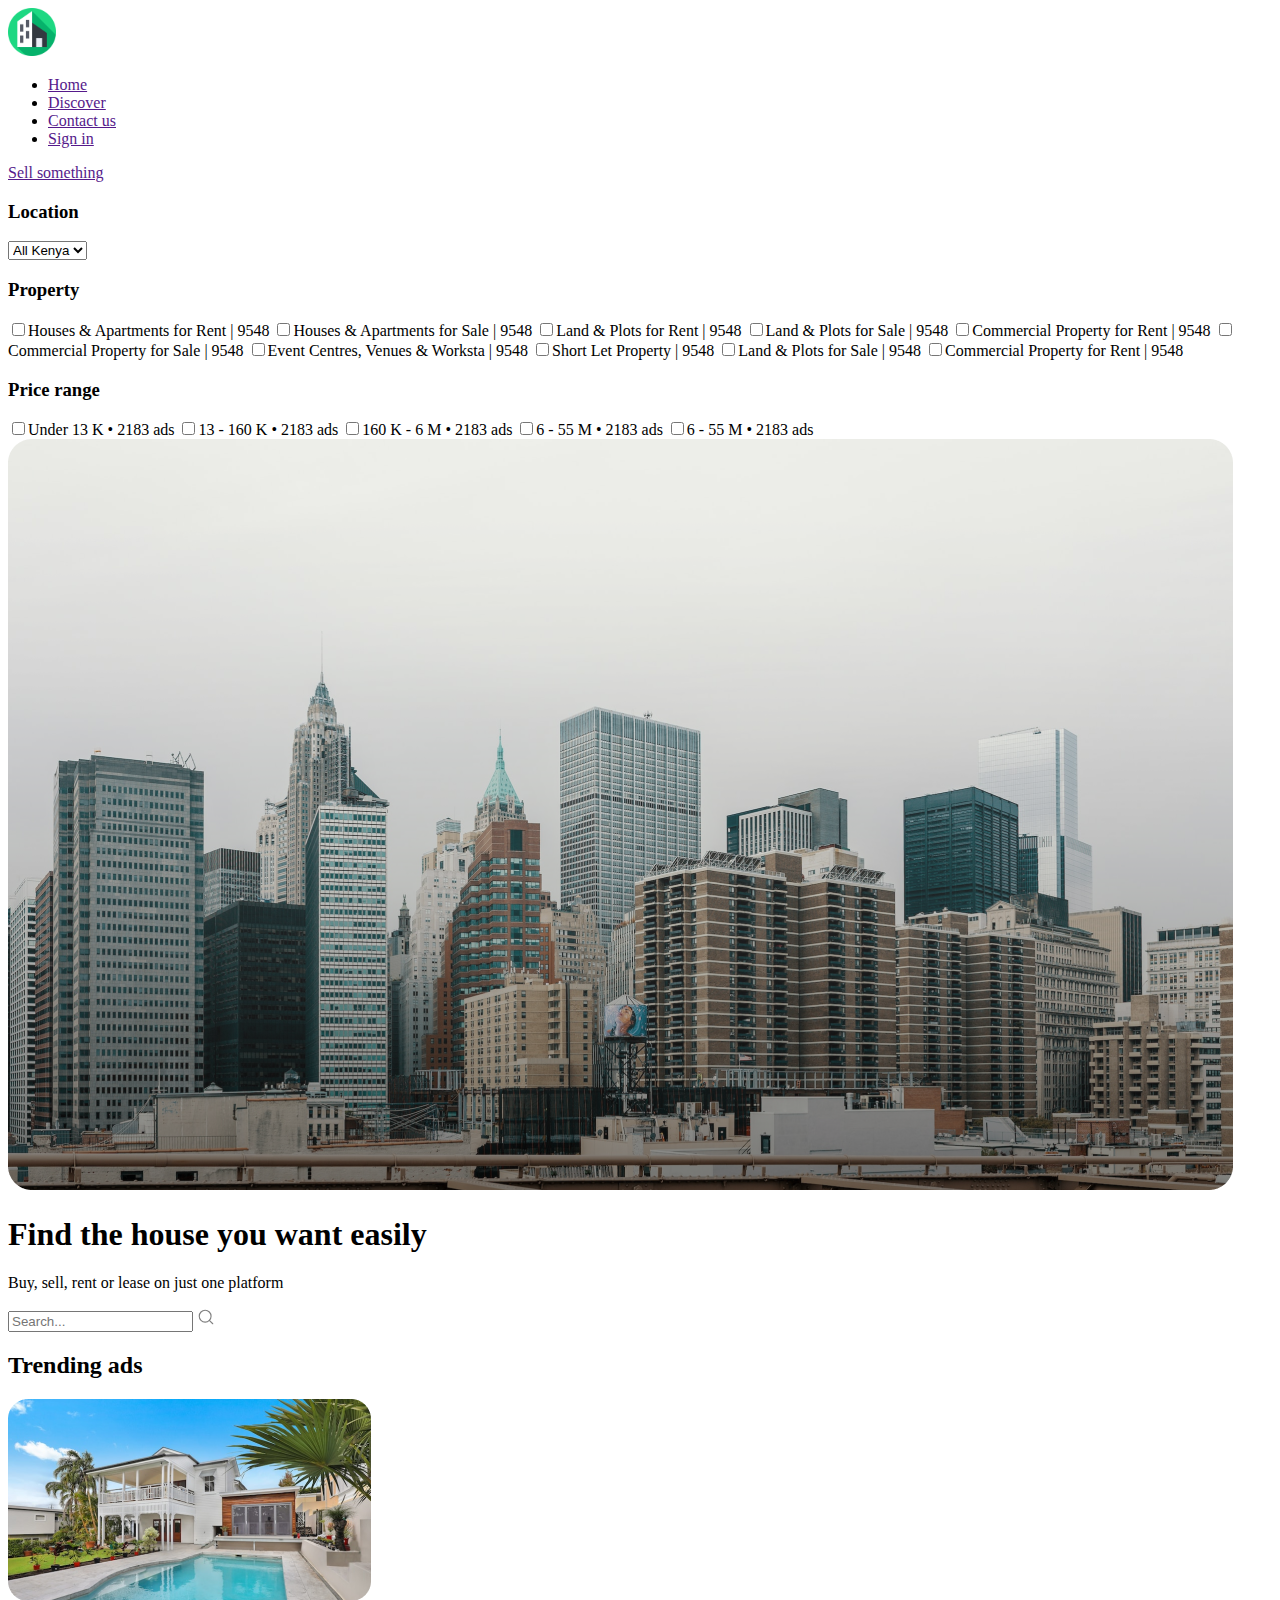
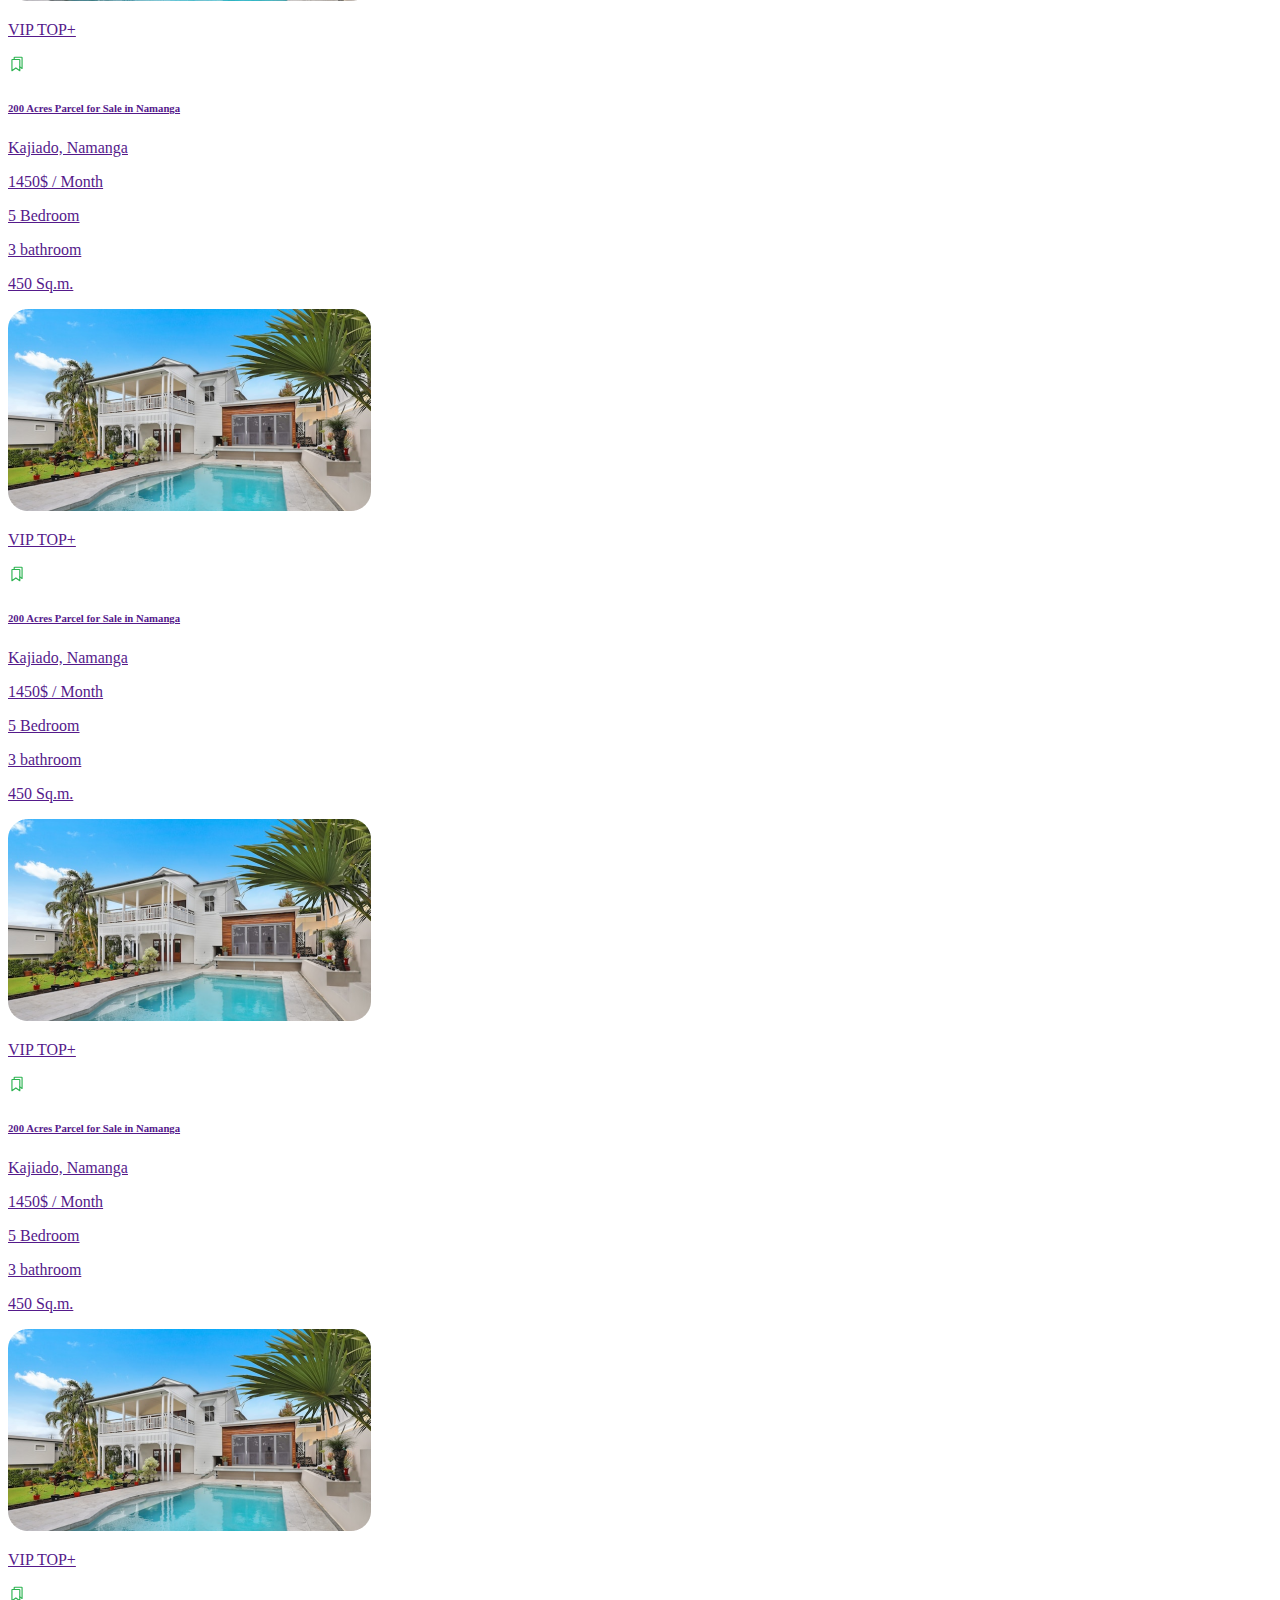
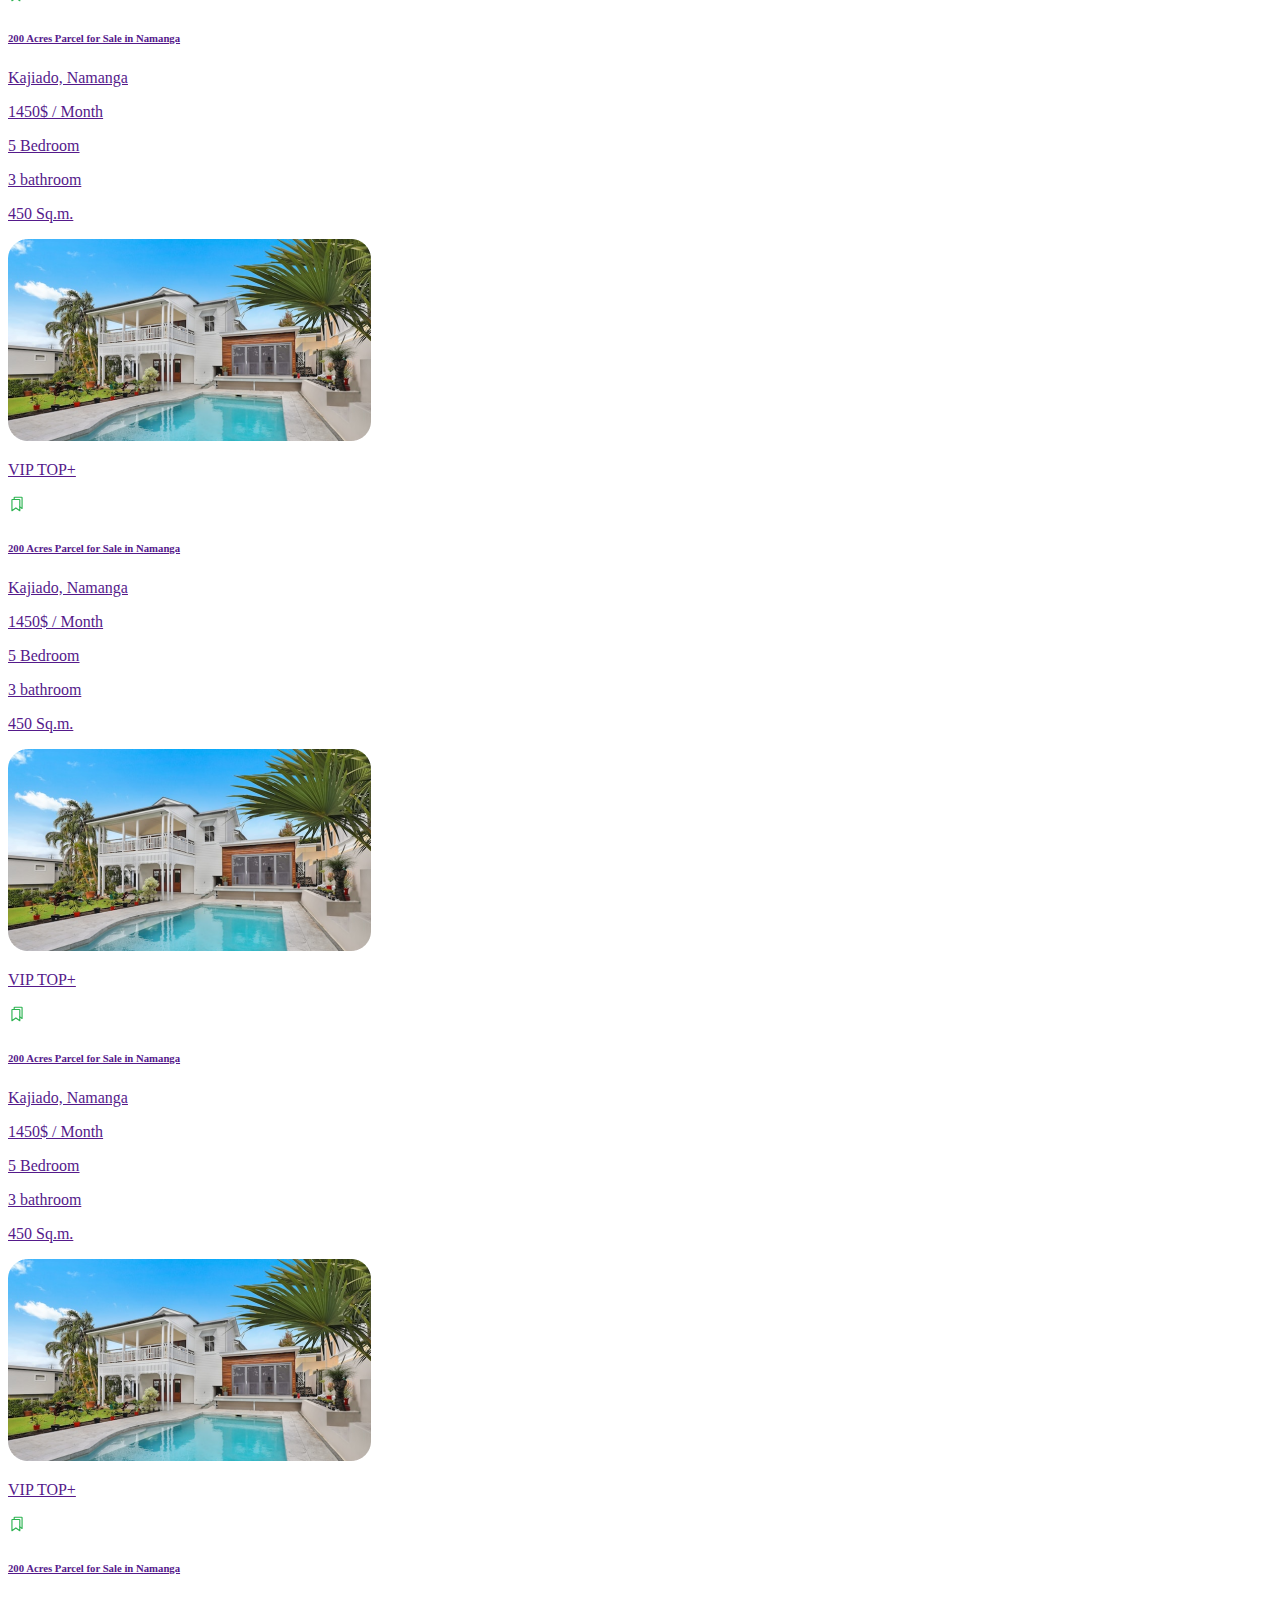
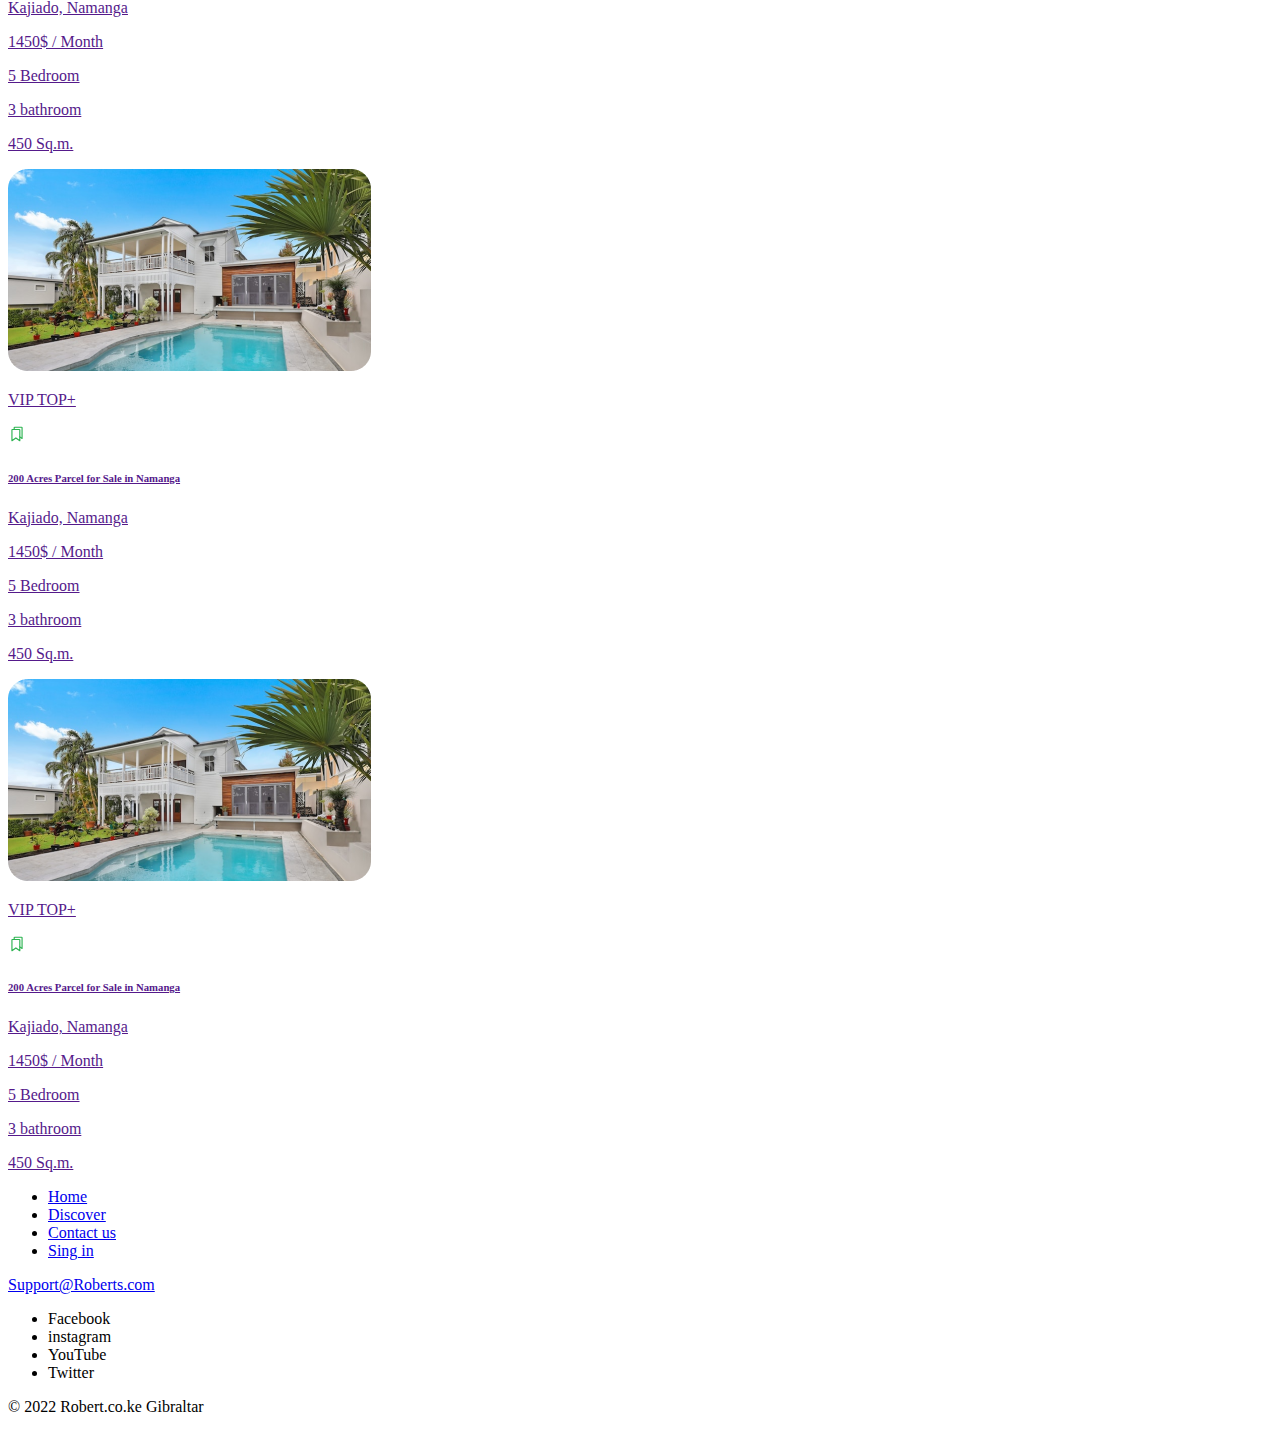
==== index.html @ 31120869 "html page1 is readey" ====
<!DOCTYPE html>
<html lang="en">
<head>
    <meta charset="UTF-8">
    <meta http-equiv="X-UA-Compatible" content="IE=edge">
    <meta name="viewport" content="width=device-width, initial-scale=1.0">
    <title>Document</title>
</head>
<body>
    <header>
        <a href="index.html"><img src="./assets/images/logo.svg" alt="logo"></a>
        <nav>
            <ul>
                <li><a href="">Home</a></li>
                <li><a href="">Discover</a></li>
                <li><a href="">Contact us</a></li>
                <li><a href="">Sign in</a></li>
            </ul>
        </nav>
        <span><a href="">Sell something</a></span>
    </header>
    <main>
        <section class="main-section">
            <div>
                <h3>Location</h3>
                <select name="Location-dropdown" id="Location-dropdown">
                    <option value="1">All Kenya</option>
                    <option value="2">City 1</option>
                    <option value="3">City 2</option>
                </select>
            </div>
            <div class="checkbox-container">
                <h3>Property</h3>
                <label for="ho-rent">
                    <input type="checkbox" name="ho-rent" id="ho-rent">Houses & Apartments for Rent<span>
                    | 9548</span>
                </label>
                <label for="ho-sale">
                    <input type="checkbox" name="ho-sale" id="ho-sale">Houses & Apartments for Sale<span>
                    | 9548</span>
                </label>
                <label for="la-rent">
                    <input type="checkbox" name="la-rent" id="la-rent">Land & Plots for Rent<span>
                    | 9548</span>
                </label>
                <label for="la-sale">
                    <input type="checkbox" name="la-sale" id="la-sale">Land & Plots for Sale<span>
                    | 9548</span>
                </label>
                <label for="co-rent">
                    <input type="checkbox" name="co-rent" id="co-rent">Commercial Property for Rent<span>
                    | 9548</span>
                </label>
                <label for="co-sale">
                    <input type="checkbox" name="co-sale" id="co-sale">Commercial Property for Sale<span>
                    | 9548</span>
                </label>
                <label for="eve-cent">
                    <input type="checkbox" name="eve-cent" id="eve-cent">Event Centres, Venues & Worksta<span>
                    | 9548</span>
                </label>
                <label for="short-let">
                    <input type="checkbox" name="short-let" id="short-let">Short Let Property<span>
                    | 9548</span>
                </label>
                <label for="la-sale">
                    <input type="checkbox" name="la-sale" id="la-sale">Land & Plots for Sale<span>
                    | 9548</span>
                </label>
                <label for="co-rent">
                    <input type="checkbox" name="co-rent" id="co-rent">Commercial Property for Rent<span>
                    | 9548</span>
                </label>
            </div>
            <div>
                <h3>Price range</h3>
                <label for="und-13k">
                    <input type="checkbox" name="und-13k" id="und-13k">Under 13 K <span>• 2183 ads</span>
                </label>
                <label for="13-160k">
                    <input type="checkbox" name="13-160k" id="13-160k">13 - 160 K <span>• 2183 ads</span>
                </label>
                <label for="160K-6M">
                    <input type="checkbox" name="160K-6M" id="160K-6M">160 K - 6 M <span>• 2183 ads</span>
                </label>
                <label for="6-55M">
                    <input type="checkbox" name="6-55M" id="6-55M">6 - 55 M <span>• 2183 ads</span>
                </label>
                <label for="6-55M">
                    <input type="checkbox" name="6-55M" id="6-55M">6 - 55 M <span>• 2183 ads</span>
                </label>
            </div>
            <div>
                <img src="assets/images/Page1/main.png" alt="City view">
                <h1>Find the house you want easily</h1>
                <p>Buy, sell, rent or lease on just one platform</p>
                <div class="search">
                    <label for="search">
                        <input type="search" name="search" id="search" placeholder="Search...">
                    </label>
                    <a href="#"><img src="assets/images/search.svg" alt="search logo"></a>
                </div>
            </div>
        </section>
        <section class="ads-section">
            <h2>Trending ads</h2>
            <div>
                <a href="">
                    <img src="assets/images/Page1/Rectangle 541.png" alt="White house with pool">
                    <p class="vip">VIP TOP+</p>
                    <div class="ads-icon"><img src="assets/images/Page1/ads-icon.svg" alt="small ads-icon"></div>
                    <h6>200 Acres Parcel for Sale in Namanga</h6>
                    <p>Kajiado, Namanga</p>
                    <div class="Price">
                        <p><span>1450$</span> / Month</p>
                    </div>
                    <div class="details">
                        <p>5 Bedroom</p>
                        <p>3 bathroom</p>
                        <p>450 Sq.m.</p>
                    </div>
                </a>
            </div>
            <div>
                <a href="">
                    <img src="assets/images/Page1/Rectangle 541.png" alt="White house with pool">
                    <p class="vip">VIP TOP+</p>
                    <div class="ads-icon"><img src="assets/images/Page1/ads-icon.svg" alt="small ads-icon"></div>
                    <h6>200 Acres Parcel for Sale in Namanga</h6>
                    <p>Kajiado, Namanga</p>
                    <div class="Price">
                        <p><span>1450$</span> / Month</p>
                    </div>
                    <div class="details">
                        <p>5 Bedroom</p>
                        <p>3 bathroom</p>
                        <p>450 Sq.m.</p>
                    </div>
                </a>
            </div>
            <div>
                <a href="">
                    <img src="assets/images/Page1/Rectangle 541.png" alt="White house with pool">
                    <p class="vip">VIP TOP+</p>
                    <div class="ads-icon"><img src="assets/images/Page1/ads-icon.svg" alt="small ads-icon"></div>
                    <h6>200 Acres Parcel for Sale in Namanga</h6>
                    <p>Kajiado, Namanga</p>
                    <div class="Price">
                        <p><span>1450$</span> / Month</p>
                    </div>
                    <div class="details">
                        <p>5 Bedroom</p>
                        <p>3 bathroom</p>
                        <p>450 Sq.m.</p>
                    </div>
                </a>
            </div>
            <div>
                <a href="">
                    <img src="assets/images/Page1/Rectangle 541.png" alt="White house with pool">
                    <p class="vip">VIP TOP+</p>
                    <div class="ads-icon"><img src="assets/images/Page1/ads-icon.svg" alt="small ads-icon"></div>
                    <h6>200 Acres Parcel for Sale in Namanga</h6>
                    <p>Kajiado, Namanga</p>
                    <div class="Price">
                        <p><span>1450$</span> / Month</p>
                    </div>
                    <div class="details">
                        <p>5 Bedroom</p>
                        <p>3 bathroom</p>
                        <p>450 Sq.m.</p>
                    </div>
                </a>
            </div>
            <div>
                <a href="">
                    <img src="assets/images/Page1/Rectangle 541.png" alt="White house with pool">
                    <p class="vip">VIP TOP+</p>
                    <div class="ads-icon"><img src="assets/images/Page1/ads-icon.svg" alt="small ads-icon"></div>
                    <h6>200 Acres Parcel for Sale in Namanga</h6>
                    <p>Kajiado, Namanga</p>
                    <div class="Price">
                        <p><span>1450$</span> / Month</p>
                    </div>
                    <div class="details">
                        <p>5 Bedroom</p>
                        <p>3 bathroom</p>
                        <p>450 Sq.m.</p>
                    </div>
                </a>
            </div>
            <div>
                <a href="">
                    <img src="assets/images/Page1/Rectangle 541.png" alt="White house with pool">
                    <p class="vip">VIP TOP+</p>
                    <div class="ads-icon"><img src="assets/images/Page1/ads-icon.svg" alt="small ads-icon"></div>
                    <h6>200 Acres Parcel for Sale in Namanga</h6>
                    <p>Kajiado, Namanga</p>
                    <div class="Price">
                        <p><span>1450$</span> / Month</p>
                    </div>
                    <div class="details">
                        <p>5 Bedroom</p>
                        <p>3 bathroom</p>
                        <p>450 Sq.m.</p>
                    </div>
                </a>
            </div>
            <div>
                <a href="">
                    <img src="assets/images/Page1/Rectangle 541.png" alt="White house with pool">
                    <p class="vip">VIP TOP+</p>
                    <div class="ads-icon"><img src="assets/images/Page1/ads-icon.svg" alt="small ads-icon"></div>
                    <h6>200 Acres Parcel for Sale in Namanga</h6>
                    <p>Kajiado, Namanga</p>
                    <div class="Price">
                        <p><span>1450$</span> / Month</p>
                    </div>
                    <div class="details">
                        <p>5 Bedroom</p>
                        <p>3 bathroom</p>
                        <p>450 Sq.m.</p>
                    </div>
                </a>
            </div>
            <div>
                <a href="">
                    <img src="assets/images/Page1/Rectangle 541.png" alt="White house with pool">
                    <p class="vip">VIP TOP+</p>
                    <div class="ads-icon"><img src="assets/images/Page1/ads-icon.svg" alt="small ads-icon"></div>
                    <h6>200 Acres Parcel for Sale in Namanga</h6>
                    <p>Kajiado, Namanga</p>
                    <div class="Price">
                        <p><span>1450$</span> / Month</p>
                    </div>
                    <div class="details">
                        <p>5 Bedroom</p>
                        <p>3 bathroom</p>
                        <p>450 Sq.m.</p>
                    </div>
                </a>
            </div>
            <div>
                <a href="">
                    <img src="assets/images/Page1/Rectangle 541.png" alt="White house with pool">
                    <p class="vip">VIP TOP+</p>
                    <div class="ads-icon"><img src="assets/images/Page1/ads-icon.svg" alt="small ads-icon"></div>
                    <h6>200 Acres Parcel for Sale in Namanga</h6>
                    <p>Kajiado, Namanga</p>
                    <div class="Price">
                        <p><span>1450$</span> / Month</p>
                    </div>
                    <div class="details">
                        <p>5 Bedroom</p>
                        <p>3 bathroom</p>
                        <p>450 Sq.m.</p>
                    </div>
                </a>
            </div>
        </section>
    </main>
    <footer>
        <div>
            <div>
                <ul>
                    <li><a href="#">Home</a></li>
                    <li><a href="#">Discover</a></li>
                    <li><a href="#">Contact us</a></li>
                    <li><a href="#">Sing in</a></li>
                </ul>
            </div>
            <a href="mailto:Support@Roberts.com">Support@Roberts.com</a>
            <div>
                <ul>
                    <li>Facebook</li>
                    <li>instagram</li>
                    <li>YouTube</li>
                    <li>Twitter</li>
                </ul>
            </div>
        </div>
        <p class="Copyright">© 2022 Robert.co.ke Gibraltar</p>
    </footer>
</body>
</html>
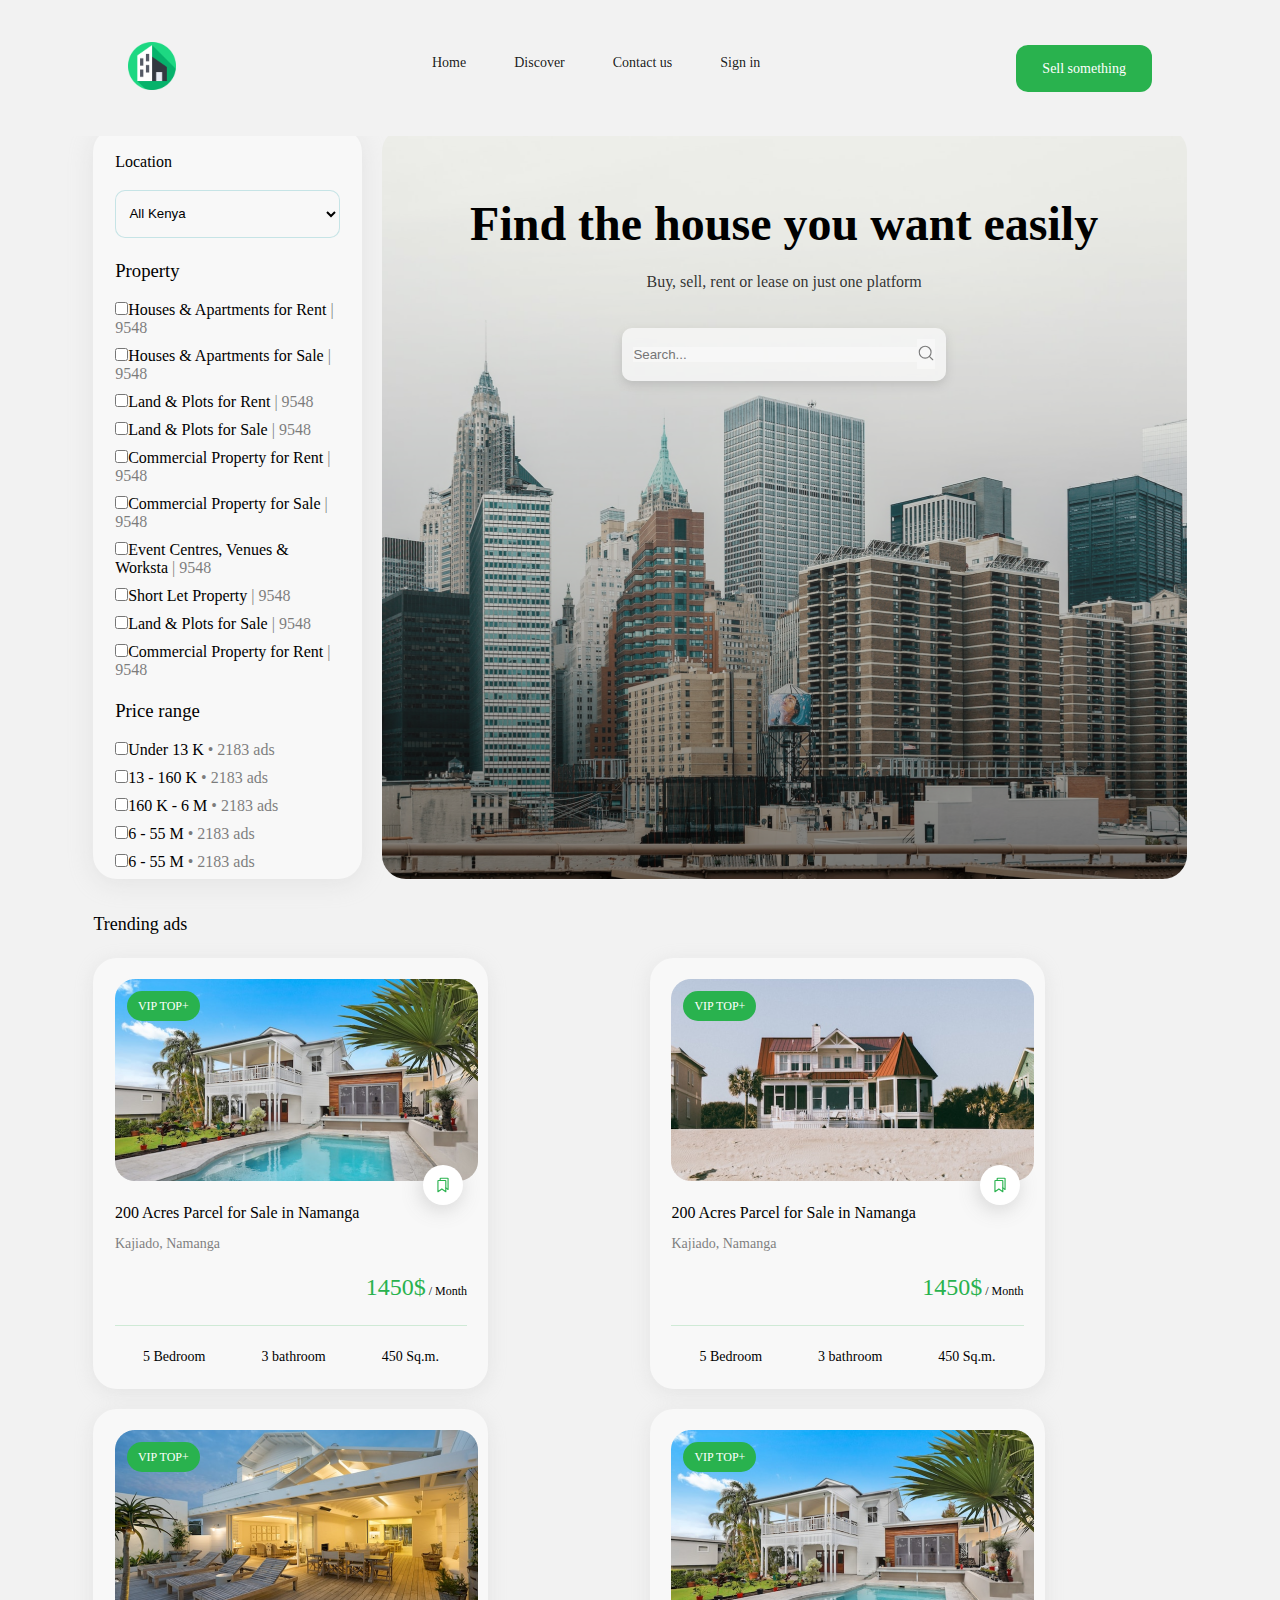
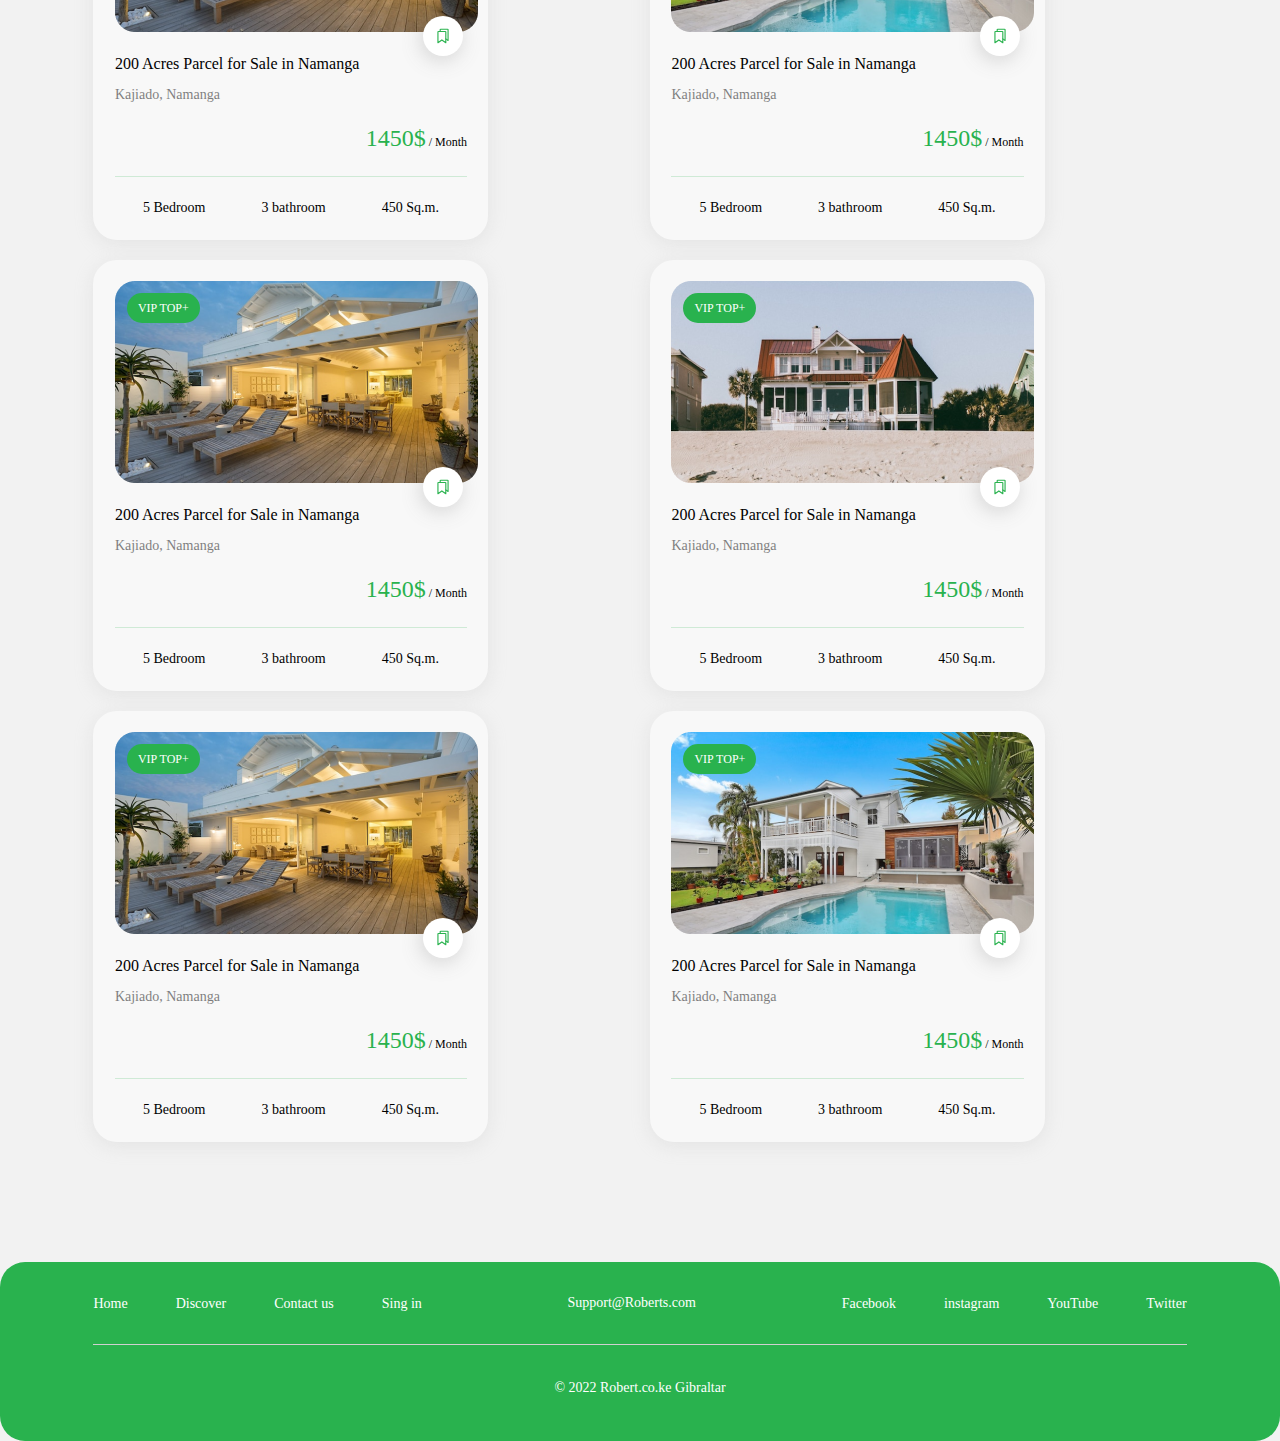
==== commit 5e265148: "firs page with mob vr is ready" ====
--- a/index.html
+++ b/index.html
@@ -4,7 +4,14 @@
     <meta charset="UTF-8">
     <meta http-equiv="X-UA-Compatible" content="IE=edge">
     <meta name="viewport" content="width=device-width, initial-scale=1.0">
-    <title>Document</title>
+    <title>Mid-term exam</title>
+    <link rel="stylesheet" href="assets/styles/style.css">
+    <link rel="shortcut icon" href="assets/images/logo.svg" type="logo.svg">
+    <meta property="og:url"                content="http://www.nytimes.com/2015/02/19/arts/international/when-great-minds-dont-think-alike.html" />
+    <meta property="og:type"               content="article" />
+    <meta property="og:title"              content="When Great Minds Don’t Think Alike" />
+    <meta property="og:description"        content="How much does culture influence creative thinking?" />
+    <meta property="og:image"              content="http://static01.nyt.com/images/2015/02/19/arts/international/19iht-btnumbers19A/19iht-btnumbers19A-facebookJumbo-v2.jpg" />
 </head>
 <body>
     <header>
@@ -18,268 +25,288 @@
             </ul>
         </nav>
         <span><a href="">Sell something</a></span>
+        <button class="sr-icon"><img src="assets/images/search.svg" alt="search logo"></button>
     </header>
     <main>
         <section class="main-section">
-            <div>
-                <h3>Location</h3>
-                <select name="Location-dropdown" id="Location-dropdown">
-                    <option value="1">All Kenya</option>
-                    <option value="2">City 1</option>
-                    <option value="3">City 2</option>
-                </select>
-            </div>
             <div class="checkbox-container">
-                <h3>Property</h3>
-                <label for="ho-rent">
-                    <input type="checkbox" name="ho-rent" id="ho-rent">Houses & Apartments for Rent<span>
-                    | 9548</span>
-                </label>
-                <label for="ho-sale">
-                    <input type="checkbox" name="ho-sale" id="ho-sale">Houses & Apartments for Sale<span>
-                    | 9548</span>
-                </label>
-                <label for="la-rent">
-                    <input type="checkbox" name="la-rent" id="la-rent">Land & Plots for Rent<span>
-                    | 9548</span>
-                </label>
-                <label for="la-sale">
-                    <input type="checkbox" name="la-sale" id="la-sale">Land & Plots for Sale<span>
-                    | 9548</span>
-                </label>
-                <label for="co-rent">
-                    <input type="checkbox" name="co-rent" id="co-rent">Commercial Property for Rent<span>
-                    | 9548</span>
-                </label>
-                <label for="co-sale">
-                    <input type="checkbox" name="co-sale" id="co-sale">Commercial Property for Sale<span>
-                    | 9548</span>
-                </label>
-                <label for="eve-cent">
-                    <input type="checkbox" name="eve-cent" id="eve-cent">Event Centres, Venues & Worksta<span>
-                    | 9548</span>
-                </label>
-                <label for="short-let">
-                    <input type="checkbox" name="short-let" id="short-let">Short Let Property<span>
-                    | 9548</span>
-                </label>
-                <label for="la-sale">
-                    <input type="checkbox" name="la-sale" id="la-sale">Land & Plots for Sale<span>
-                    | 9548</span>
-                </label>
-                <label for="co-rent">
-                    <input type="checkbox" name="co-rent" id="co-rent">Commercial Property for Rent<span>
-                    | 9548</span>
-                </label>
-            </div>
-            <div>
-                <h3>Price range</h3>
-                <label for="und-13k">
-                    <input type="checkbox" name="und-13k" id="und-13k">Under 13 K <span>• 2183 ads</span>
-                </label>
-                <label for="13-160k">
-                    <input type="checkbox" name="13-160k" id="13-160k">13 - 160 K <span>• 2183 ads</span>
-                </label>
-                <label for="160K-6M">
-                    <input type="checkbox" name="160K-6M" id="160K-6M">160 K - 6 M <span>• 2183 ads</span>
-                </label>
-                <label for="6-55M">
-                    <input type="checkbox" name="6-55M" id="6-55M">6 - 55 M <span>• 2183 ads</span>
-                </label>
-                <label for="6-55M">
-                    <input type="checkbox" name="6-55M" id="6-55M">6 - 55 M <span>• 2183 ads</span>
-                </label>
-            </div>
-            <div>
-                <img src="assets/images/Page1/main.png" alt="City view">
+                <div class="loc">
+                    <h3>Location</h3>
+                    <select name="Location-dropdown" id="Location-dropdown">
+                        <option value="1">All Kenya</option>
+                        <option value="2">City 1</option>
+                        <option value="3">City 2</option>
+                    </select>
+                </div>
+                <div class="pr-type">
+                    <h3>Property</h3>
+                    <label for="ho-rent">
+                        <input type="checkbox" name="ho-rent" id="ho-rent">Houses & Apartments for Rent<span>
+                        | 9548</span>
+                    </label>
+                    <label for="ho-sale">
+                        <input type="checkbox" name="ho-sale" id="ho-sale">Houses & Apartments for Sale<span>
+                        | 9548</span>
+                    </label>
+                    <label for="la-rent">
+                        <input type="checkbox" name="la-rent" id="la-rent">Land & Plots for Rent<span>
+                        | 9548</span>
+                    </label>
+                    <label for="la-sale">
+                        <input type="checkbox" name="la-sale" id="la-sale">Land & Plots for Sale<span>
+                        | 9548</span>
+                    </label>
+                    <label for="co-rent">
+                        <input type="checkbox" name="co-rent" id="co-rent">Commercial Property for Rent<span>
+                        | 9548</span>
+                    </label>
+                    <label for="co-sale">
+                        <input type="checkbox" name="co-sale" id="co-sale">Commercial Property for Sale<span>
+                        | 9548</span>
+                    </label>
+                    <label for="eve-cent">
+                        <input type="checkbox" name="eve-cent" id="eve-cent">Event Centres, Venues & Worksta<span>
+                        | 9548</span>
+                    </label>
+                    <label for="short-let">
+                        <input type="checkbox" name="short-let" id="short-let">Short Let Property<span>
+                        | 9548</span>
+                    </label>
+                    <label for="land-sale">
+                        <input type="checkbox" name="land-sale" id="land-sale">Land & Plots for Sale<span>
+                        | 9548</span>
+                    </label>
+                    <label for="com-rent">
+                        <input type="checkbox" name="com-rent" id="com-rent">Commercial Property for Rent<span>
+                        | 9548</span>
+                    </label>
+                </div>
+                <div class="pr-range">
+                    <h3>Price range</h3>
+                    <label for="und-13k">
+                        <input type="checkbox" name="und-13k" id="und-13k">Under 13 K <span>• 2183 ads</span>
+                    </label>
+                    <label for="13-160k">
+                        <input type="checkbox" name="13-160k" id="13-160k">13 - 160 K <span>• 2183 ads</span>
+                    </label>
+                    <label for="160K-6M">
+                        <input type="checkbox" name="160K-6M" id="160K-6M">160 K - 6 M <span>• 2183 ads</span>
+                    </label>
+                    <label for="6-55M">
+                        <input type="checkbox" name="6-55M" id="6-55M">6 - 55 M <span>• 2183 ads</span>
+                    </label>
+                    <label for="6-55M.">
+                        <input type="checkbox" name="6-55M." id="6-55M.">6 - 55 M <span>• 2183 ads</span>
+                    </label>
+                </div>
+            </div>    
+            <div class="main-pc">        
+                <!-- <img src="assets/images/Page1/main.png" alt="City view"> -->
                 <h1>Find the house you want easily</h1>
                 <p>Buy, sell, rent or lease on just one platform</p>
                 <div class="search">
                     <label for="search">
                         <input type="search" name="search" id="search" placeholder="Search...">
                     </label>
-                    <a href="#"><img src="assets/images/search.svg" alt="search logo"></a>
+                    <button type="submit"><img src="assets/images/search.svg" alt="search logo"></button>
                 </div>
             </div>
         </section>
-        <section class="ads-section">
+        <section class="ads-sec">
             <h2>Trending ads</h2>
-            <div>
-                <a href="">
-                    <img src="assets/images/Page1/Rectangle 541.png" alt="White house with pool">
-                    <p class="vip">VIP TOP+</p>
-                    <div class="ads-icon"><img src="assets/images/Page1/ads-icon.svg" alt="small ads-icon"></div>
-                    <h6>200 Acres Parcel for Sale in Namanga</h6>
-                    <p>Kajiado, Namanga</p>
-                    <div class="Price">
-                        <p><span>1450$</span> / Month</p>
-                    </div>
-                    <div class="details">
-                        <p>5 Bedroom</p>
-                        <p>3 bathroom</p>
-                        <p>450 Sq.m.</p>
-                    </div>
-                </a>
-            </div>
-            <div>
-                <a href="">
-                    <img src="assets/images/Page1/Rectangle 541.png" alt="White house with pool">
-                    <p class="vip">VIP TOP+</p>
-                    <div class="ads-icon"><img src="assets/images/Page1/ads-icon.svg" alt="small ads-icon"></div>
-                    <h6>200 Acres Parcel for Sale in Namanga</h6>
-                    <p>Kajiado, Namanga</p>
-                    <div class="Price">
-                        <p><span>1450$</span> / Month</p>
-                    </div>
-                    <div class="details">
-                        <p>5 Bedroom</p>
-                        <p>3 bathroom</p>
-                        <p>450 Sq.m.</p>
-                    </div>
-                </a>
-            </div>
-            <div>
-                <a href="">
-                    <img src="assets/images/Page1/Rectangle 541.png" alt="White house with pool">
-                    <p class="vip">VIP TOP+</p>
-                    <div class="ads-icon"><img src="assets/images/Page1/ads-icon.svg" alt="small ads-icon"></div>
-                    <h6>200 Acres Parcel for Sale in Namanga</h6>
-                    <p>Kajiado, Namanga</p>
-                    <div class="Price">
-                        <p><span>1450$</span> / Month</p>
-                    </div>
-                    <div class="details">
-                        <p>5 Bedroom</p>
-                        <p>3 bathroom</p>
-                        <p>450 Sq.m.</p>
-                    </div>
-                </a>
-            </div>
-            <div>
-                <a href="">
-                    <img src="assets/images/Page1/Rectangle 541.png" alt="White house with pool">
-                    <p class="vip">VIP TOP+</p>
-                    <div class="ads-icon"><img src="assets/images/Page1/ads-icon.svg" alt="small ads-icon"></div>
-                    <h6>200 Acres Parcel for Sale in Namanga</h6>
-                    <p>Kajiado, Namanga</p>
-                    <div class="Price">
-                        <p><span>1450$</span> / Month</p>
-                    </div>
-                    <div class="details">
-                        <p>5 Bedroom</p>
-                        <p>3 bathroom</p>
-                        <p>450 Sq.m.</p>
-                    </div>
-                </a>
-            </div>
-            <div>
-                <a href="">
-                    <img src="assets/images/Page1/Rectangle 541.png" alt="White house with pool">
-                    <p class="vip">VIP TOP+</p>
-                    <div class="ads-icon"><img src="assets/images/Page1/ads-icon.svg" alt="small ads-icon"></div>
-                    <h6>200 Acres Parcel for Sale in Namanga</h6>
-                    <p>Kajiado, Namanga</p>
-                    <div class="Price">
-                        <p><span>1450$</span> / Month</p>
-                    </div>
-                    <div class="details">
-                        <p>5 Bedroom</p>
-                        <p>3 bathroom</p>
-                        <p>450 Sq.m.</p>
-                    </div>
-                </a>
-            </div>
-            <div>
-                <a href="">
-                    <img src="assets/images/Page1/Rectangle 541.png" alt="White house with pool">
-                    <p class="vip">VIP TOP+</p>
-                    <div class="ads-icon"><img src="assets/images/Page1/ads-icon.svg" alt="small ads-icon"></div>
-                    <h6>200 Acres Parcel for Sale in Namanga</h6>
-                    <p>Kajiado, Namanga</p>
-                    <div class="Price">
-                        <p><span>1450$</span> / Month</p>
-                    </div>
-                    <div class="details">
-                        <p>5 Bedroom</p>
-                        <p>3 bathroom</p>
-                        <p>450 Sq.m.</p>
-                    </div>
-                </a>
-            </div>
-            <div>
-                <a href="">
-                    <img src="assets/images/Page1/Rectangle 541.png" alt="White house with pool">
-                    <p class="vip">VIP TOP+</p>
-                    <div class="ads-icon"><img src="assets/images/Page1/ads-icon.svg" alt="small ads-icon"></div>
-                    <h6>200 Acres Parcel for Sale in Namanga</h6>
-                    <p>Kajiado, Namanga</p>
-                    <div class="Price">
-                        <p><span>1450$</span> / Month</p>
-                    </div>
-                    <div class="details">
-                        <p>5 Bedroom</p>
-                        <p>3 bathroom</p>
-                        <p>450 Sq.m.</p>
-                    </div>
-                </a>
-            </div>
-            <div>
-                <a href="">
-                    <img src="assets/images/Page1/Rectangle 541.png" alt="White house with pool">
-                    <p class="vip">VIP TOP+</p>
-                    <div class="ads-icon"><img src="assets/images/Page1/ads-icon.svg" alt="small ads-icon"></div>
-                    <h6>200 Acres Parcel for Sale in Namanga</h6>
-                    <p>Kajiado, Namanga</p>
-                    <div class="Price">
-                        <p><span>1450$</span> / Month</p>
-                    </div>
-                    <div class="details">
-                        <p>5 Bedroom</p>
-                        <p>3 bathroom</p>
-                        <p>450 Sq.m.</p>
-                    </div>
-                </a>
-            </div>
-            <div>
-                <a href="">
-                    <img src="assets/images/Page1/Rectangle 541.png" alt="White house with pool">
-                    <p class="vip">VIP TOP+</p>
-                    <div class="ads-icon"><img src="assets/images/Page1/ads-icon.svg" alt="small ads-icon"></div>
-                    <h6>200 Acres Parcel for Sale in Namanga</h6>
-                    <p>Kajiado, Namanga</p>
-                    <div class="Price">
-                        <p><span>1450$</span> / Month</p>
-                    </div>
-                    <div class="details">
-                        <p>5 Bedroom</p>
-                        <p>3 bathroom</p>
-                        <p>450 Sq.m.</p>
-                    </div>
-                </a>
+            <div class="ads-section">
+                <div class="ads">
+                    <a href="">
+                        <div class="card-img">
+                            <img src="assets/images/Page1/Rectangle 541.png" alt="White house with pool">
+                            <p class="vip">VIP TOP+</p>
+                            <div class="ads-icon"><img src="assets/images/Page1/ads-icon.svg" alt="small ads-icon"></div>
+                        </div>
+                        <h6>200 Acres Parcel for Sale in Namanga</h6>
+                        <p class="item-name">Kajiado, Namanga</p>
+                        <div class="Price">
+                            <p><span>1450$</span> / Month</p>
+                        </div>
+                        <div class="details">
+                            <p>5 Bedroom</p>
+                            <p>3 bathroom</p>
+                            <p>450 Sq.m.</p>
+                        </div>
+                    </a>
+                </div>
+                <div class="ads">
+                    <a href="">
+                        <div class="card-img">
+                            <img src="assets/images/Page1/Rectangle 425.png" alt="White house with pool">
+                            <p class="vip">VIP TOP+</p>
+                            <div class="ads-icon"><img src="assets/images/Page1/ads-icon.svg" alt="small ads-icon"></div>
+                        </div>
+                        <h6>200 Acres Parcel for Sale in Namanga</h6>
+                        <p class="item-name">Kajiado, Namanga</p>
+                        <div class="Price">
+                            <p><span>1450$</span> / Month</p>
+                        </div>
+                        <div class="details">
+                            <p>5 Bedroom</p>
+                            <p>3 bathroom</p>
+                            <p>450 Sq.m.</p>
+                        </div>
+                    </a>
+                </div>
+                <div class="ads">
+                    <a href="">
+                        <div class="card-img">
+                            <img src="assets/images/Page1/Rectangle 431.png" alt="White house with pool">
+                            <p class="vip">VIP TOP+</p>
+                            <div class="ads-icon"><img src="assets/images/Page1/ads-icon.svg" alt="small ads-icon"></div>
+                        </div>
+                        <h6>200 Acres Parcel for Sale in Namanga</h6>
+                        <p class="item-name">Kajiado, Namanga</p>
+                        <div class="Price">
+                            <p><span>1450$</span> / Month</p>
+                        </div>
+                        <div class="details">
+                            <p>5 Bedroom</p>
+                            <p>3 bathroom</p>
+                            <p>450 Sq.m.</p>
+                        </div>
+                    </a>
+                </div>
+                <div class="ads">
+                    <a href="">
+                        <div class="card-img">
+                            <img src="assets/images/Page1/Rectangle 428.png" alt="White house with pool">
+                            <p class="vip">VIP TOP+</p>
+                            <div class="ads-icon"><img src="assets/images/Page1/ads-icon.svg" alt="small ads-icon"></div>
+                        </div>
+                        <h6>200 Acres Parcel for Sale in Namanga</h6>
+                        <p class="item-name">Kajiado, Namanga</p>
+                        <div class="Price">
+                            <p><span>1450$</span> / Month</p>
+                        </div>
+                        <div class="details">
+                            <p>5 Bedroom</p>
+                            <p>3 bathroom</p>
+                            <p>450 Sq.m.</p>
+                        </div>
+                    </a>
+                </div>
+                <div class="ads">
+                    <a href="">
+                        <div class="card-img">
+                            <img src="assets/images/Page1/Rectangle 545.png" alt="White house with pool">
+                            <p class="vip">VIP TOP+</p>
+                            <div class="ads-icon"><img src="assets/images/Page1/ads-icon.svg" alt="small ads-icon"></div>
+                        </div>
+                        <h6>200 Acres Parcel for Sale in Namanga</h6>
+                        <p class="item-name">Kajiado, Namanga</p>
+                        <div class="Price">
+                            <p><span>1450$</span> / Month</p>
+                        </div>
+                        <div class="details">
+                            <p>5 Bedroom</p>
+                            <p>3 bathroom</p>
+                            <p>450 Sq.m.</p>
+                        </div>
+                    </a>
+                </div>
+                <div class="ads">
+                    <a href="">
+                        <div class="card-img">
+                            <img src="assets/images/Page1/Rectangle 520.png" alt="White house with pool">
+                            <p class="vip">VIP TOP+</p>
+                            <div class="ads-icon"><img src="assets/images/Page1/ads-icon.svg" alt="small ads-icon"></div>
+                        </div>
+                        <h6>200 Acres Parcel for Sale in Namanga</h6>
+                        <p class="item-name">Kajiado, Namanga</p>
+                        <div class="Price">
+                            <p><span>1450$</span> / Month</p>
+                        </div>
+                        <div class="details">
+                            <p>5 Bedroom</p>
+                            <p>3 bathroom</p>
+                            <p>450 Sq.m.</p>
+                        </div>
+                    </a>
+                </div>
+                <div class="ads">
+                    <a href="">
+                        <div class="card-img">
+                            <img src="assets/images/Page1/Rectangle 519.png" alt="White house with pool">
+                            <p class="vip">VIP TOP+</p>
+                            <div class="ads-icon"><img src="assets/images/Page1/ads-icon.svg" alt="small ads-icon"></div>
+                        </div>
+                        <h6>200 Acres Parcel for Sale in Namanga</h6>
+                        <p class="item-name">Kajiado, Namanga</p>
+                        <div class="Price">
+                            <p><span>1450$</span> / Month</p>
+                        </div>
+                        <div class="details">
+                            <p>5 Bedroom</p>
+                            <p>3 bathroom</p>
+                            <p>450 Sq.m.</p>
+                        </div>
+                    </a>
+                </div>
+                <div class="ads ls-ad">
+                    <a href="">
+                        <div class="card-img">
+                            <img src="assets/images/Page1/Rectangle 527.png" alt="White house with pool">
+                            <p class="vip">VIP TOP+</p>
+                            <div class="ads-icon"><img src="assets/images/Page1/ads-icon.svg" alt="small ads-icon"></div>
+                        </div>
+                        <h6>200 Acres Parcel for Sale in Namanga</h6>
+                        <p class="item-name">Kajiado, Namanga</p>
+                        <div class="Price">
+                            <p><span>1450$</span> / Month</p>
+                        </div>
+                        <div class="details">
+                            <p>5 Bedroom</p>
+                            <p>3 bathroom</p>
+                            <p>450 Sq.m.</p>
+                        </div>
+                    </a>
+                </div>
             </div>
         </section>
     </main>
     <footer>
-        <div>
-            <div>
-                <ul>
-                    <li><a href="#">Home</a></li>
-                    <li><a href="#">Discover</a></li>
-                    <li><a href="#">Contact us</a></li>
-                    <li><a href="#">Sing in</a></li>
-                </ul>
+        <div class="footer-wd">
+            <div class="fr-line">
+                <div class="footer-nav">
+                    <ul>
+                        <li><a href="#">Home</a></li>
+                        <li><a href="#">Discover</a></li>
+                        <li><a href="#">Contact us</a></li>
+                        <li><a href="#">Sing in</a></li>
+                    </ul>
+                </div>
+                <a href="mailto:Support@Roberts.com" class="mail">Support@Roberts.com</a>
+                <div class="social-m">
+                    <ul>
+                        <li><a href="">Facebook</a></li>
+                        <li><a href="">instagram</a></li>
+                        <li><a href="">YouTube</a></li>
+                        <li><a href="">Twitter</a></li>
+                    </ul>
+                </div>
             </div>
-            <a href="mailto:Support@Roberts.com">Support@Roberts.com</a>
-            <div>
-                <ul>
-                    <li>Facebook</li>
-                    <li>instagram</li>
-                    <li>YouTube</li>
-                    <li>Twitter</li>
-                </ul>
-            </div>
+            <p class="Copyright">© 2022 Robert.co.ke Gibraltar</p>
         </div>
-        <p class="Copyright">© 2022 Robert.co.ke Gibraltar</p>
+        <!-- <div class="mb-bar">
+            <div><a href="#"><img src="assets/images/home-2.svg" alt="mohe logo"><p>Home</p></a></div>
+            <div><a href="#"><img src="assets/images/3dcube.svg" alt="cubes"><p>Discover</p></a></div>
+            <div class="add-sell"><a href="#"><img src="assets/images/plus.svg" alt="pluse"><p>Sell</p></a></div>
+            <div><a href="#"><img src="assets/images/message-text.svg" alt="message logo"><p>Message</p></a></div>
+            <div><a href="#"><img src="assets/images/user.svg" alt="user logo"><p>Profile</p></a></div>
+        </div> -->
     </footer>
+    <div class="mb-bar">
+        <div><a href="#"><img src="assets/images/home-2.svg" alt="mohe logo"><p>Home</p></a></div>
+        <div><a href="#"><img src="assets/images/3dcube.svg" alt="cubes"><p>Discover</p></a></div>
+        <div class="add-sell"><a href="#"><div><img src="assets/images/plus.svg" alt="pluse"></div><p>Sell</p></a></div>
+        <div><a href="#"><img src="assets/images/message-text.svg" alt="message logo"><p>Message</p></a></div>
+        <div><a href="#"><img src="assets/images/user.svg" alt="user logo"><p>Profile</p></a></div>
+    </div>
 </body>
 </html>--- a/assets/styles/style.css
+++ b/assets/styles/style.css
@@ -0,0 +1,492 @@
+*{
+    margin: 0;
+    padding: 0;
+    box-sizing: border-box;
+}
+a{
+    text-decoration: none;
+}
+ul{
+    list-style-type: none;
+}
+body{
+    background-color: #F2F2F2;
+}
+/* header */
+header{
+    width: 100%;
+    padding-top: 42px;
+    padding-bottom: 42px;
+    display: flex;
+    justify-content: space-around;
+    align-items: center;
+    position: fixed;
+    background-color: #F2F2F2;
+    z-index: 1;
+}
+.sr-icon{
+    display: none;
+}
+header nav ul{
+    display: flex;
+    gap: 48px;
+}
+header li a{
+    color: #000000E5;
+    font-size: 14px;
+    line-height: 21px;
+}
+header ul a::after {
+    content: "";
+    display: block;
+    margin: auto;
+    margin-top: 9px;
+    height: 2px;
+    width: 0%;
+    background-color: #29B24E;
+    transition: all 0.5s;
+}
+  ul a:hover::after {
+    width: 100%;
+}
+header span{
+    background-color: #29B24E;
+    padding: 13px 26px;
+    border-radius: 12px;
+}
+header span a{
+    color: #ffffff;
+    font-size: 14px;
+    line-height: 21px;
+}
+/* main */
+main{
+    max-width: 85.4%;
+    margin: auto;
+    padding-top: 10%;
+}
+.main-section{
+    display: grid;
+    grid-template-columns: 1fr 3fr;
+    gap: 20px;
+}
+.main-section span{
+    opacity: 50%;
+}
+.checkbox-container{
+    background-color: #F8F8F8;
+    max-width: 395px;
+    min-height: 751px;
+    border-radius: 24px;
+    box-shadow: 0px 4px 25px 0px #C2C2C24F;
+}
+.checkbox-container label{
+    cursor: pointer;
+}
+.loc{
+    margin: auto;
+    padding-top: 8.2%;
+    max-width: 83.8%;
+    display: grid;
+    row-gap: 16px;
+}
+.loc h3{
+    color: #000000;
+    font-size: 16px;
+    line-height: 24px;
+    font-weight: 500;
+}
+#Location-dropdown{
+    padding: 4.1%;
+    border-radius: 10px;
+    min-height: 48px;
+    border: 1px solid #0D9CA436;
+    background-color: #F8F8F8;
+}
+.pr-type{
+    max-width: 83.8%;
+    padding-top: 8.1%;
+    margin: auto;
+    display: grid;
+    row-gap: 10px;
+}
+.pr-type h3{
+    margin-bottom: 4%;
+    font-weight: 500;
+}
+input[type="checkbox"]{
+    /* outline: 1.4px solid #29B24E; */
+    /* border ფერი არის შესაცვლელი */
+    accent-color: #29B24E;
+    border-radius: 3px;
+    cursor: pointer;
+}
+.pr-range{
+    max-width: 83.8%;
+    padding-top: 8.1%;
+    margin: auto;
+    display: grid;
+    row-gap: 10px;
+}
+.pr-range h3{
+    margin-bottom: 4%;
+    font-weight: 500;
+}
+.main-pc{
+    padding-top: 60px;
+    display: flex;
+    flex-direction: column;
+    align-items: center;
+    row-gap: 10px;
+    width: 100%;
+    background-image: url(../images/Page1/main.png);
+    background-repeat: no-repeat;
+    background-size: cover;
+    background-position: center;
+    border-radius: 24px;
+}
+.main-pc h1{
+    font-size: 48px;
+    font-weight: 600;
+    line-height: 72px;
+}
+.main-pc p{
+    font-size: 16px;
+    font-weight: 400;
+    line-height: 24px;
+    color: #000000CC;
+}
+.search{
+    margin-top: 3%;
+    border-radius: 10px;
+    min-height: 48px;
+    padding: 1.4%;
+    width: 324px;
+    box-shadow: 0px 4px 10px 0px #7C7C7C45;
+    background-color: #F8F8F8CC;
+    display: flex;
+    align-items: center;
+}
+.search label{
+    width: 95%;
+}
+.search input{
+    display: flex;
+    width: 100%;
+    border: 0;
+    outline: none;
+    background-color: #F8F8F8CC;
+}
+.search button img{
+    max-width: 18px;
+    min-height: 18px;
+}
+.search button{
+    border: 0;
+    /* border-radius: 50%; */
+    max-width: 30px;
+    min-height: 30px;
+    cursor: pointer;
+    background-color: #F8F8F8CC;
+}
+/* ads section */
+.ads-sec{
+    margin-top: 32px;
+}
+.ads-sec h2{
+    margin-bottom: 20px;
+    font-size: 18px;
+    font-weight: 500;
+    line-height: 27px;
+}
+.ads-section{
+    display: grid;
+    /* grid-template-columns: 1fr 1fr 1fr 1fr; */
+    grid-template-columns: repeat(auto-fill, minmax(390px, 1fr));
+    gap: 20px;
+}
+.ads-section .ads{
+    position: relative;
+    padding: 4%;
+    max-width: 395px;
+    border-radius: 24px;
+    background-color: #F8F8F8;
+    box-shadow: 0px 4px 18px 0px #C2C2C24D;
+}
+.ads-section .ads a{
+    display: flex;
+    flex-direction: column;
+}
+.card-img{
+    max-width: 100%;
+    min-height: 202px;
+    position: relative;
+}
+.card-img image{
+    max-width: 100%;
+}
+
+.card-img .vip{
+    max-width: 76px;
+    min-height: 30px;
+    padding: 6px 11px;
+    font-size: 12px;
+    line-height: 18px;
+    color: #FFFFFF;
+    background-color: #29B24E;
+    border-radius: 15px;
+    position: absolute;
+    top: 12px;
+    left: 12px;
+}
+.ads-icon{
+    min-width: 40px;
+    min-height: 40px;
+    border-radius: 50%;
+    display: flex;
+    align-items: center;
+    justify-content: space-around;
+    background-color: #FFFFFF;
+    box-shadow: -2px 4px 20px 0px #6D6D6D40;
+    position: absolute;
+    right: 4px;
+    bottom: -20px;
+}
+.ads h6{
+    margin-top: 16px;
+    font-size: 16px;
+    line-height: 24px;
+    font-weight: 500;
+    color: #000000;
+}
+.ads .item-name{
+    margin-top: 8px;
+    font-size: 14px;
+    font-weight: 400;
+    line-height: 21px;
+    color: #000000;
+    opacity: 50%;
+}
+.Price{
+    margin-top: 15px;
+    display: flex;
+    align-items: center;
+    justify-content: flex-end;
+}
+.Price p{
+    font-size: 12px;
+    font-weight: 400;
+    line-height: 18px;
+    color: #000000;
+}
+.Price span{
+    font-size: 24px;
+    font-weight: 500;
+    line-height: 36px;
+    color: #29B24E;
+}
+.details{
+    margin-top: 20px;
+    padding-top: 20px;
+    display: flex;
+    align-items: center;
+    justify-content: space-around;
+    border-top: 1px solid #CFEAD6;
+}
+.details p{
+    font-size: 14px;
+    line-height: 21px;
+    color: #000000;
+}
+/* footer */
+footer{
+    margin-top: 120px;
+    padding-top: 32px;
+    width: 100%;
+    min-height: 179px;
+    border-radius: 25px;
+    background-color: #29B24E;
+}
+.footer-wd{
+    max-width: 85.4%;
+    margin: auto;
+}
+.fr-line{
+    padding-bottom: 32px;
+    border-bottom: 1px solid #D0D0D0;
+    display: flex;
+    align-items: center;
+    justify-content: space-between;
+}
+.fr-line a{
+    font-weight: 400;
+    font-size: 14px;
+    color: #FFFFFF;
+}
+.footer-nav ul{
+    display: flex;
+    align-items: center;
+    justify-content: space-between;
+    gap: 48px;
+}
+.social-m ul{
+    display: flex;
+    align-items: center;
+    justify-content: space-between;
+    gap: 48px;
+}
+.Copyright{
+    margin-top: 32px;
+    font-size: 14px;
+    font-weight: 400;
+    line-height: 21px;
+    display: flex;
+    align-items: center;
+    justify-content: space-around;
+    color: #FFFFFF;
+}
+.mb-bar{
+    display: none;
+}
+@media (width <= 1024px) {
+    body{
+        max-width: 100%;
+    }
+    header{
+        padding-right: 20px;
+        padding-left: 20px;
+        padding-top: 38pxh;
+        padding-bottom: 28px;
+        justify-content: space-between;
+    }
+    .sr-icon{
+        display: flex;
+        align-items: center;
+        border: 0;
+        padding: 14.5px;
+        width: 44px;
+        height: 44px;
+        border-radius: 50%;
+        background-color: #F8F8F8;
+    }
+    header nav{
+        display: none;
+    }
+    header span{
+        display: none;
+    }
+    /* main main main main main*/
+    main{
+        max-width: 100%;
+        padding-top: 32%;
+    }
+    .main-section{
+        max-width: 89.3%;
+        margin: auto;
+        grid-template-columns: 1fr;
+        grid-template-areas: 
+            'main-pc'
+            'checkbox';
+    }
+    .checkbox-container{
+        min-height: 739px;
+
+    }
+    .main-pc{
+        padding-top: 32px;
+        min-height: 435px;
+    }
+    .main-pc .search{
+        display: none;
+    }
+    .main-pc h1{
+        max-width: 71.9%;
+        font-size: 24px;
+        line-height: 36px;
+        text-align: center;
+    }
+    .main-pc p{
+        font-size: 14px;
+        line-height: 21px;
+    }
+    .ads-sec{
+        padding-top: 32px;
+        margin: auto;
+        max-width: 89.3%;
+    }
+    .ads-section{
+        max-width: 100%;
+    }
+    .ads {
+        width: 95%;
+    }
+    .ads img{
+        max-width: 100%;
+    }
+    .checkbox-container{
+        grid-area: checkbox;
+    }
+    .main-pc{
+        grid-area: main-pc;
+    }
+    .ls-ad{
+        display: none;
+    }
+    /* footer */
+    footer{
+        margin-bottom: 84px;
+        width: 100%;
+        min-height: 326px; 
+    }
+    .footer-nav ul{
+        flex-direction: column;
+        align-items: flex-start;
+        gap: 16px;
+    }
+    .mail{
+        display: none;
+    }
+    .social-m ul{
+        flex-direction: column;
+        align-items: flex-end;
+        gap: 16px;
+    }
+    /* mobile bar */
+    .mb-bar{
+        display: flex;
+        align-items: center;
+        justify-content: space-around;
+        width: 100%;
+        min-height: 72px;
+        background-color: #FFFFFF;
+        border-top-left-radius: 25px;
+        border-top-right-radius: 25px;
+    }
+    .mb-bar div a{
+        display: flex;
+        flex-direction: column;
+        align-items: center;
+        gap: 4px;
+    }
+    .mb-bar p{
+        font-size: 11px;
+        line-height: 16.5px;
+        font-weight: 500;
+        color: #000000CC;
+    }
+    .mb-bar img{
+        margin: auto;
+        width: 24px;
+        height: 24px;
+    }
+    .add-sell div{
+        margin-top: -12px;
+        padding: 17px 28px;
+        border-radius: 12px;
+        background-color: #29B24E;
+    }
+    .add-sell img{
+        width: 32px;
+        height: 32px;
+    }
+}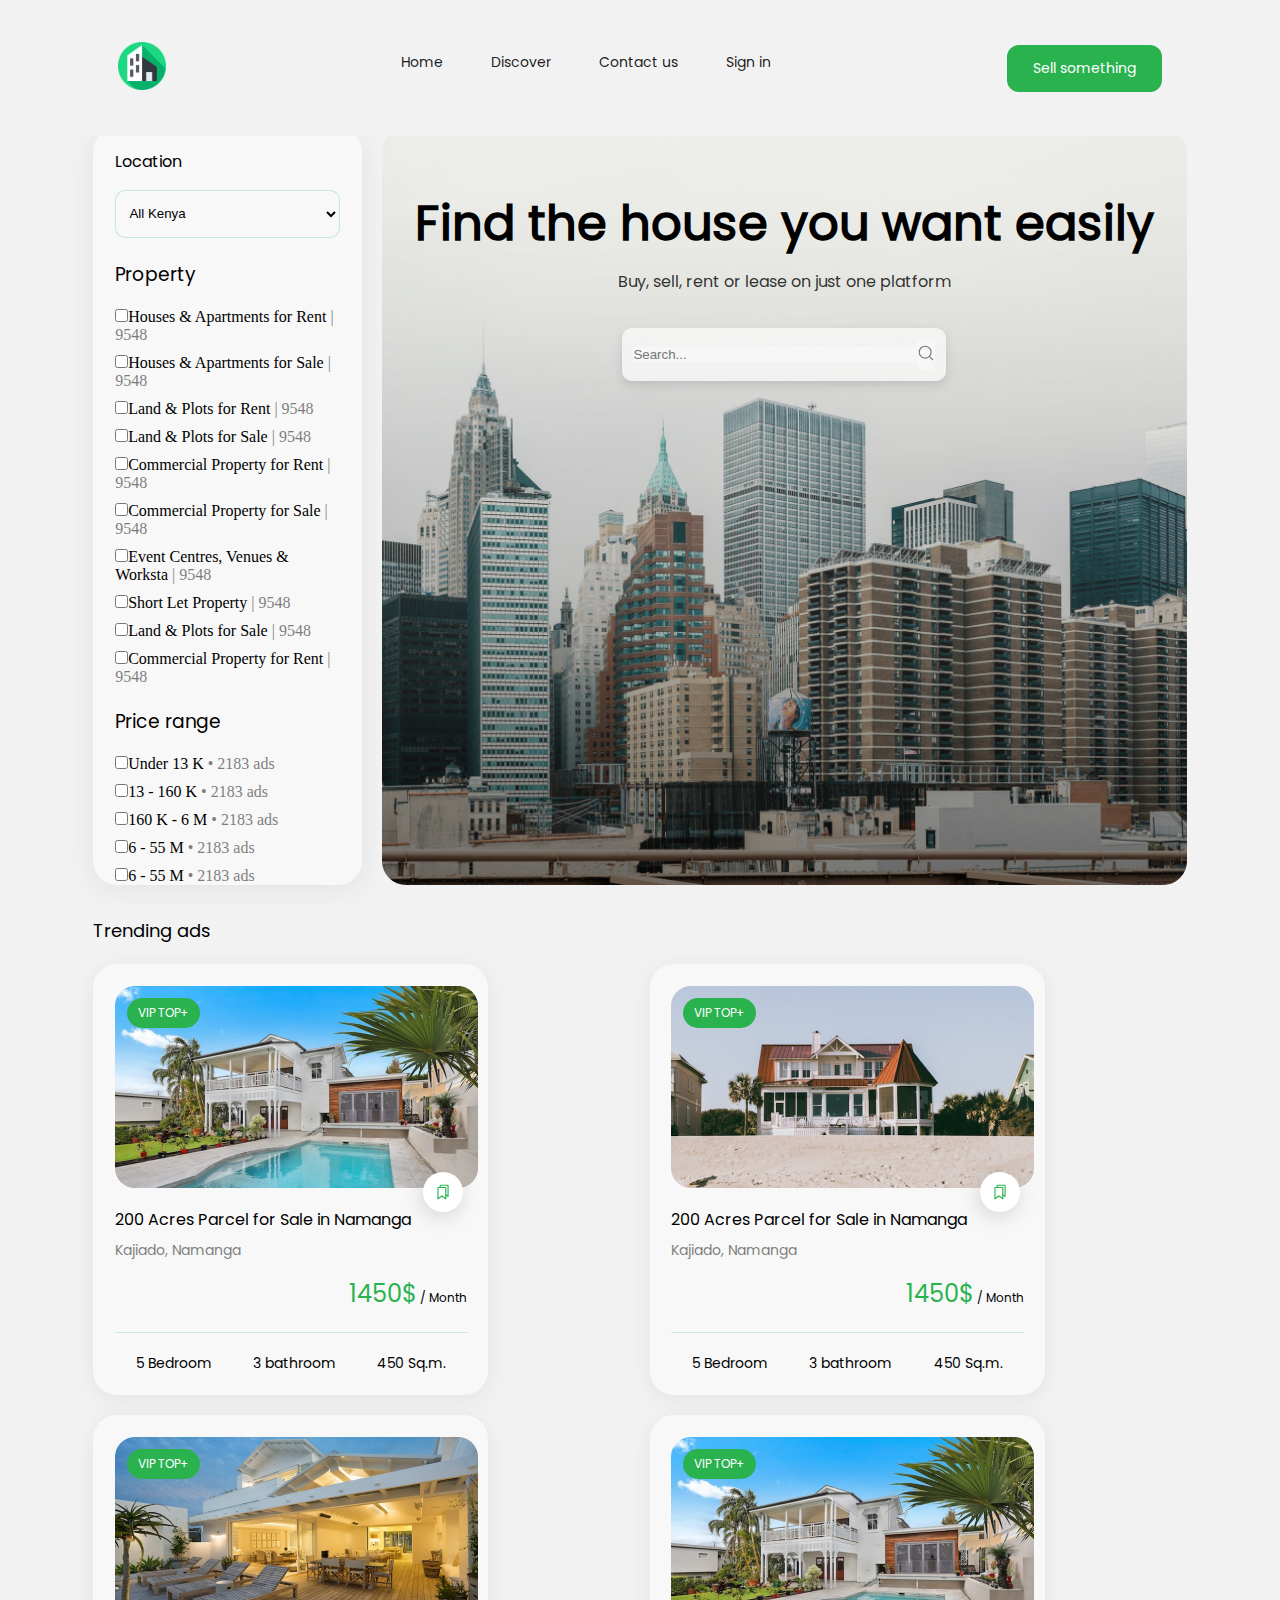
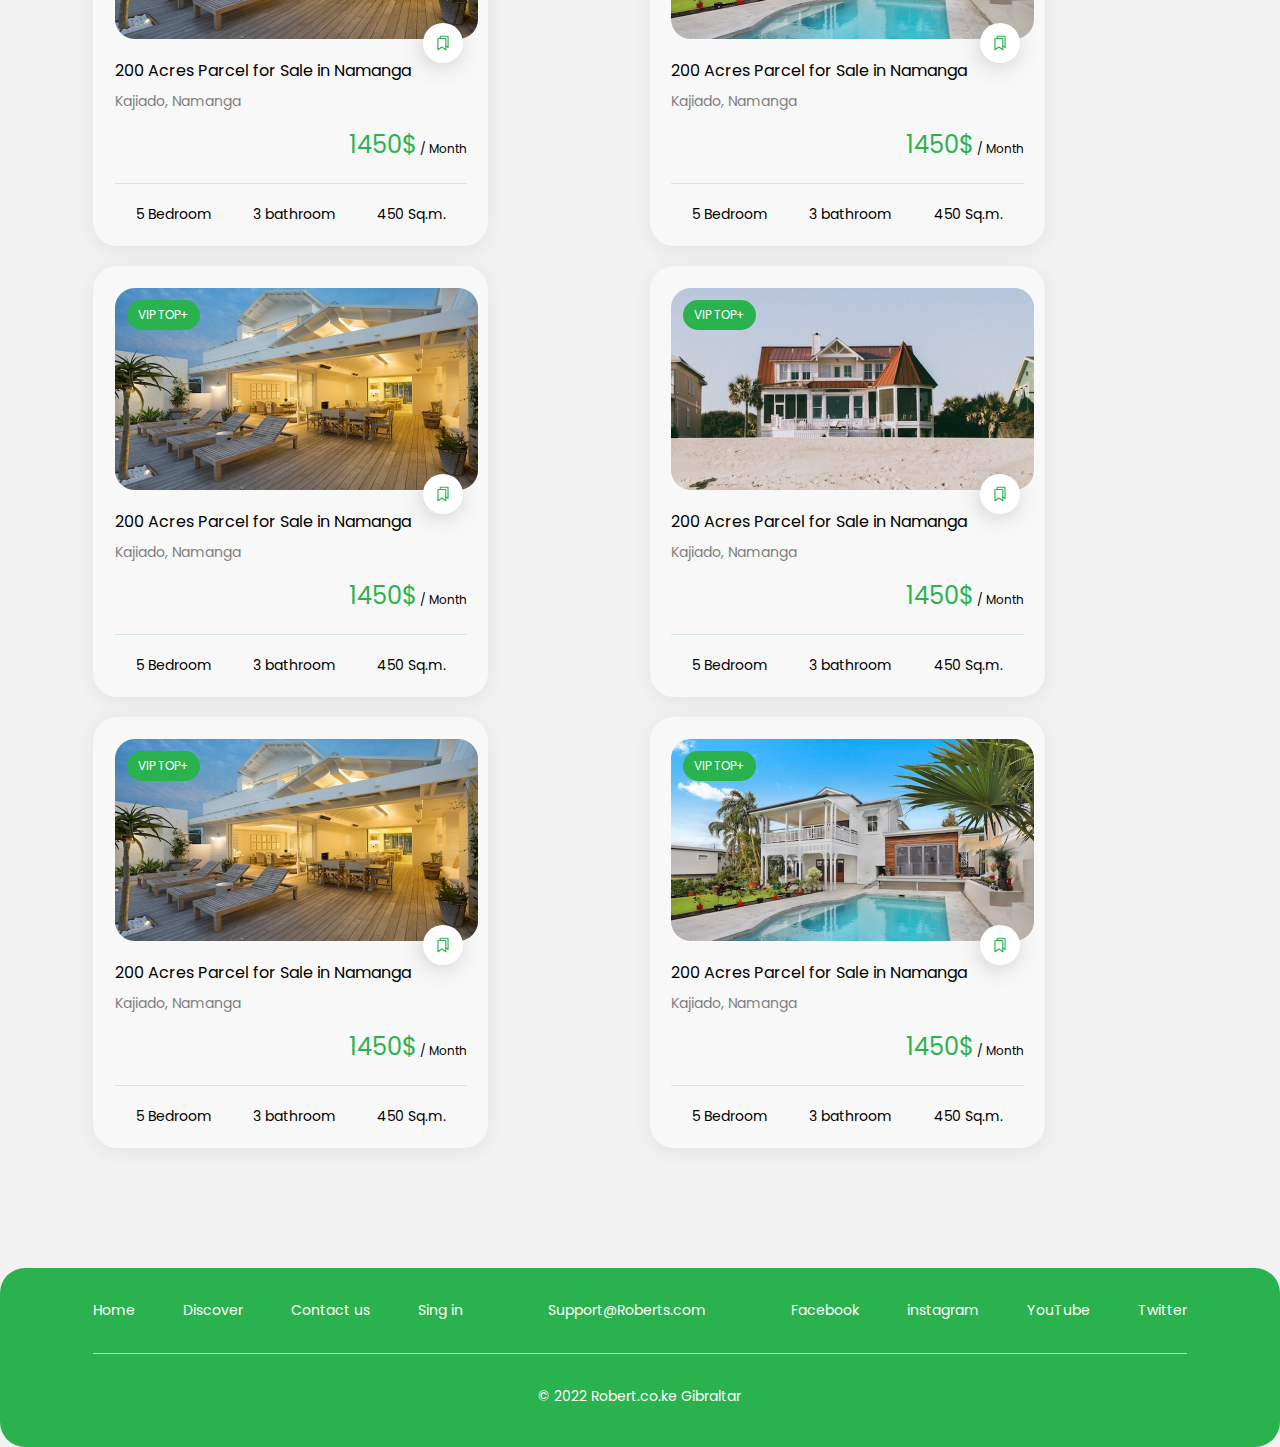
==== commit 8989287c: "done" ====
--- a/index.html
+++ b/index.html
@@ -7,21 +7,21 @@
     <title>Mid-term exam</title>
     <link rel="stylesheet" href="assets/styles/style.css">
     <link rel="shortcut icon" href="assets/images/logo.svg" type="logo.svg">
-    <meta property="og:url"                content="http://www.nytimes.com/2015/02/19/arts/international/when-great-minds-dont-think-alike.html" />
-    <meta property="og:type"               content="article" />
-    <meta property="og:title"              content="When Great Minds Don’t Think Alike" />
-    <meta property="og:description"        content="How much does culture influence creative thinking?" />
-    <meta property="og:image"              content="http://static01.nyt.com/images/2015/02/19/arts/international/19iht-btnumbers19A/19iht-btnumbers19A-facebookJumbo-v2.jpg" />
+    <meta property="og:url"                content="https://kote91728.github.io/mid-exam/index.html" />
+    <meta property="og:type"               content="Sell and Rent" />
+    <meta property="og:title"              content="Take the best house for your family" />
+    <meta property="og:description"        content="The best Price and Quality" />
+    <meta property="og:image"              content="https://images.unsplash.com/photo-1477959858617-67f85cf4f1df?ixlib=rb-4.0.3&ixid=MnwxMjA3fDB8MHxzZWFyY2h8Mnx8Y2l0eXxlbnwwfHwwfHw%3D&w=1000&q=80" />
 </head>
 <body>
     <header>
         <a href="index.html"><img src="./assets/images/logo.svg" alt="logo"></a>
         <nav>
             <ul>
-                <li><a href="">Home</a></li>
-                <li><a href="">Discover</a></li>
-                <li><a href="">Contact us</a></li>
-                <li><a href="">Sign in</a></li>
+                <li><a href="./index.html">Home</a></li>
+                <li><a href="#">Discover</a></li>
+                <li><a href="#">Contact us</a></li>
+                <li><a href="#">Sign in</a></li>
             </ul>
         </nav>
         <span><a href="">Sell something</a></span>
@@ -116,7 +116,7 @@
             <h2>Trending ads</h2>
             <div class="ads-section">
                 <div class="ads">
-                    <a href="">
+                    <a href="./product.html">
                         <div class="card-img">
                             <img src="assets/images/Page1/Rectangle 541.png" alt="White house with pool">
                             <p class="vip">VIP TOP+</p>
@@ -293,13 +293,6 @@
             </div>
             <p class="Copyright">© 2022 Robert.co.ke Gibraltar</p>
         </div>
-        <!-- <div class="mb-bar">
-            <div><a href="#"><img src="assets/images/home-2.svg" alt="mohe logo"><p>Home</p></a></div>
-            <div><a href="#"><img src="assets/images/3dcube.svg" alt="cubes"><p>Discover</p></a></div>
-            <div class="add-sell"><a href="#"><img src="assets/images/plus.svg" alt="pluse"><p>Sell</p></a></div>
-            <div><a href="#"><img src="assets/images/message-text.svg" alt="message logo"><p>Message</p></a></div>
-            <div><a href="#"><img src="assets/images/user.svg" alt="user logo"><p>Profile</p></a></div>
-        </div> -->
     </footer>
     <div class="mb-bar">
         <div><a href="#"><img src="assets/images/home-2.svg" alt="mohe logo"><p>Home</p></a></div>
--- a/assets/styles/style.css
+++ b/assets/styles/style.css
@@ -1,3 +1,12 @@
+@font-face {
+    font-family: 'Poppins';
+    src: url('/assets/fonts/Poppins-Regular.woff2') format('woff2'),
+        url('/assets/fonts/Poppins-Regular.woff') format('woff'),
+        url('/assets/fonts/Poppins-Regular.ttf') format('truetype');
+    font-weight: normal;
+    font-style: normal;
+    font-display: swap;
+}
 *{
     margin: 0;
     padding: 0;
@@ -34,6 +43,7 @@
 header li a{
     color: #000000E5;
     font-size: 14px;
+    font-family: 'Poppins';
     line-height: 21px;
 }
 header ul a::after {
@@ -57,6 +67,7 @@
 header span a{
     color: #ffffff;
     font-size: 14px;
+    font-family: 'Poppins';
     line-height: 21px;
 }
 /* main */
@@ -95,6 +106,7 @@
     font-size: 16px;
     line-height: 24px;
     font-weight: 500;
+    font-family: 'Poppins';
 }
 #Location-dropdown{
     padding: 4.1%;
@@ -113,6 +125,7 @@
 .pr-type h3{
     margin-bottom: 4%;
     font-weight: 500;
+    font-family: 'Poppins';
 }
 input[type="checkbox"]{
     /* outline: 1.4px solid #29B24E; */
@@ -131,6 +144,7 @@
 .pr-range h3{
     margin-bottom: 4%;
     font-weight: 500;
+    font-family: 'Poppins';
 }
 .main-pc{
     padding-top: 60px;
@@ -149,11 +163,13 @@
     font-size: 48px;
     font-weight: 600;
     line-height: 72px;
+    font-family: 'Poppins';
 }
 .main-pc p{
     font-size: 16px;
     font-weight: 400;
     line-height: 24px;
+    font-family: 'Poppins';
     color: #000000CC;
 }
 .search{
@@ -198,6 +214,7 @@
     font-size: 18px;
     font-weight: 500;
     line-height: 27px;
+    font-family: 'Poppins';
 }
 .ads-section{
     display: grid;
@@ -232,6 +249,7 @@
     padding: 6px 11px;
     font-size: 12px;
     line-height: 18px;
+    font-family: 'Poppins';
     color: #FFFFFF;
     background-color: #29B24E;
     border-radius: 15px;
@@ -257,12 +275,14 @@
     font-size: 16px;
     line-height: 24px;
     font-weight: 500;
+    font-family: 'Poppins';
     color: #000000;
 }
 .ads .item-name{
     margin-top: 8px;
     font-size: 14px;
     font-weight: 400;
+    font-family: 'Poppins';
     line-height: 21px;
     color: #000000;
     opacity: 50%;
@@ -277,12 +297,14 @@
     font-size: 12px;
     font-weight: 400;
     line-height: 18px;
+    font-family: 'Poppins';
     color: #000000;
 }
 .Price span{
     font-size: 24px;
     font-weight: 500;
     line-height: 36px;
+    font-family: 'Poppins';
     color: #29B24E;
 }
 .details{
@@ -296,6 +318,7 @@
 .details p{
     font-size: 14px;
     line-height: 21px;
+    font-family: 'Poppins';
     color: #000000;
 }
 /* footer */
@@ -321,6 +344,7 @@
 .fr-line a{
     font-weight: 400;
     font-size: 14px;
+    font-family: 'Poppins';
     color: #FFFFFF;
 }
 .footer-nav ul{
@@ -340,6 +364,7 @@
     font-size: 14px;
     font-weight: 400;
     line-height: 21px;
+    font-family: 'Poppins';
     display: flex;
     align-items: center;
     justify-content: space-around;
@@ -489,4 +514,206 @@
         width: 32px;
         height: 32px;
     }
-}+}
+/* for product page */
+.prod-desc{
+    display: grid;
+    grid-template-columns: 1fr 1fr;
+    gap: 44px;
+}
+.desc-img{
+    max-width: 100%;
+    border-radius: 20px;
+}
+.desc-img img{
+    max-width: 100%;
+}
+.description{
+    padding: 4%;
+    padding-bottom: 0;
+    border-radius: 24px;
+    background-color: #F8F8F8;
+    box-shadow: 0px 4px 18px 0px #C2C2C24D;
+}
+.pr-head{
+    display: flex;
+    align-items: center;
+    justify-content: space-between;    
+}
+.pr-vip{
+    max-width: 76px;
+    min-height: 30px;
+    padding: 6px 11px;
+    font-size: 12px;
+    line-height: 18px;
+    font-family: 'Poppins';
+    color: #FFFFFF;
+    background-color: #29B24E;
+    border-radius: 15px;
+}
+.post{
+    font-size: 12px;
+    font-weight: 500;
+    line-height: 23px;
+    opacity: 60%;
+    font-family: 'Poppins';
+    columns: #000000;
+}
+.view{
+    font-size: 12px;
+    font-weight: 500;
+    line-height: 23px;
+    opacity: 60%;
+    font-family: 'Poppins';
+    columns: #000000;
+    display: flex;
+    align-items: center;
+    gap: 8px;
+}
+.description h2{
+    margin-top: 24px;
+    font-size: 22px;
+    line-height: 33px;
+    font-weight: 600;
+    font-family: 'Poppins';
+    color: #000000;
+    opacity: 90%;
+}
+.kiambu{
+    margin-top: 12px;
+    font-size: 14px;
+    font-weight: 400;
+    line-height: 21px;
+    font-family: 'Poppins';
+    color: #000000;
+    opacity: 60%;
+}
+.lorem{
+    margin-top: 32px;
+    margin-bottom: 40px;
+    max-width: 611px;
+    line-height: 23px;
+    font-family: 'Poppins';
+    color: #000000;
+    opacity: 80%;
+}
+.pr-desc{
+    padding-top: 16px;
+    padding-bottom: 16px;
+    display: flex;
+    align-items: center;
+    justify-content: flex-start;
+    gap: 24px;
+    border-top: 1px solid #ECECEC;
+    border-bottom: 1px solid #ECECEC;
+}
+.pr-desc p{
+    font-size: 14px;
+    font-weight: 500;
+    line-height: 23px;
+    opacity: 80%;
+    font-family: 'Poppins';
+    color: #000000;
+}
+.address{
+    display: grid;
+    grid-template-columns: 1fr 1fr 1fr;
+    grid-template-areas: 
+        "1a 4a 5a"
+        "2a 4a 6a"
+        "3a 4a 7a";
+    gap: 16px;
+}
+.address div{
+    display: flex;
+    flex-direction: column;
+    align-items: flex-start;
+}
+.address .transparent{
+    font-size: 12px;
+    font-family: 'Poppins';
+    line-height: 23px;
+    opacity: 60%;
+}
+.address div :nth-child(2){
+    font-size: 14px;
+    font-weight: 500;
+    line-height: 23px;
+    opacity: 80%;
+    font-family: 'Poppins';
+}
+.Facilities{
+    text-align: center;
+}
+.grid1{
+    grid-area: 1a;
+}
+.grid2{
+    grid-area: 2a;
+}
+.grid3{
+    grid-area: 3a;
+}
+.grid4{
+    grid-area: 4a;
+}
+.grid5{
+    grid-area: 5a;
+}
+.grid6{
+    grid-area: 6a;
+}
+.grid7{
+    grid-area: 7a;
+}
+.Contact{
+    margin-top: 24px;
+    padding-top: 24px;
+    border-top: 1px solid #ECECEC;
+    display: flex;
+    align-items: center;
+    justify-content: space-around;
+    gap: 233px;
+}
+.message{
+    border-radius: 12px;
+    background-color: #F8F8F8;
+    border: 1px solid #29B24E;
+    padding: 13px 26px;
+    color: #29B24E;
+}
+.phone{
+    border-radius: 12px;
+    background-color: #29B24E;
+    border: 1px solid #29B24E;
+    padding: 13px 26px;
+    color: #FFFFFF;
+}
+@media (width <= 1024px) {
+    /* for product page */
+    .prod-desc{
+        grid-template-columns: 1fr;
+    }
+    .Contact{
+        display: grid;
+        gap: 40px;
+    }
+    .Price{
+        justify-content: flex-start;
+    }
+    .Contact :nth-child(2){
+        margin-bottom: 45px;
+        width: 334px;
+        display: flex;
+        flex-direction: column;
+        align-items: center;
+        gap: 12px;
+    }
+    .Contact :nth-child(2) a{
+        width: 100%;
+    }
+    .message{
+        display: flex;
+        justify-content: space-around;
+    }
+}
